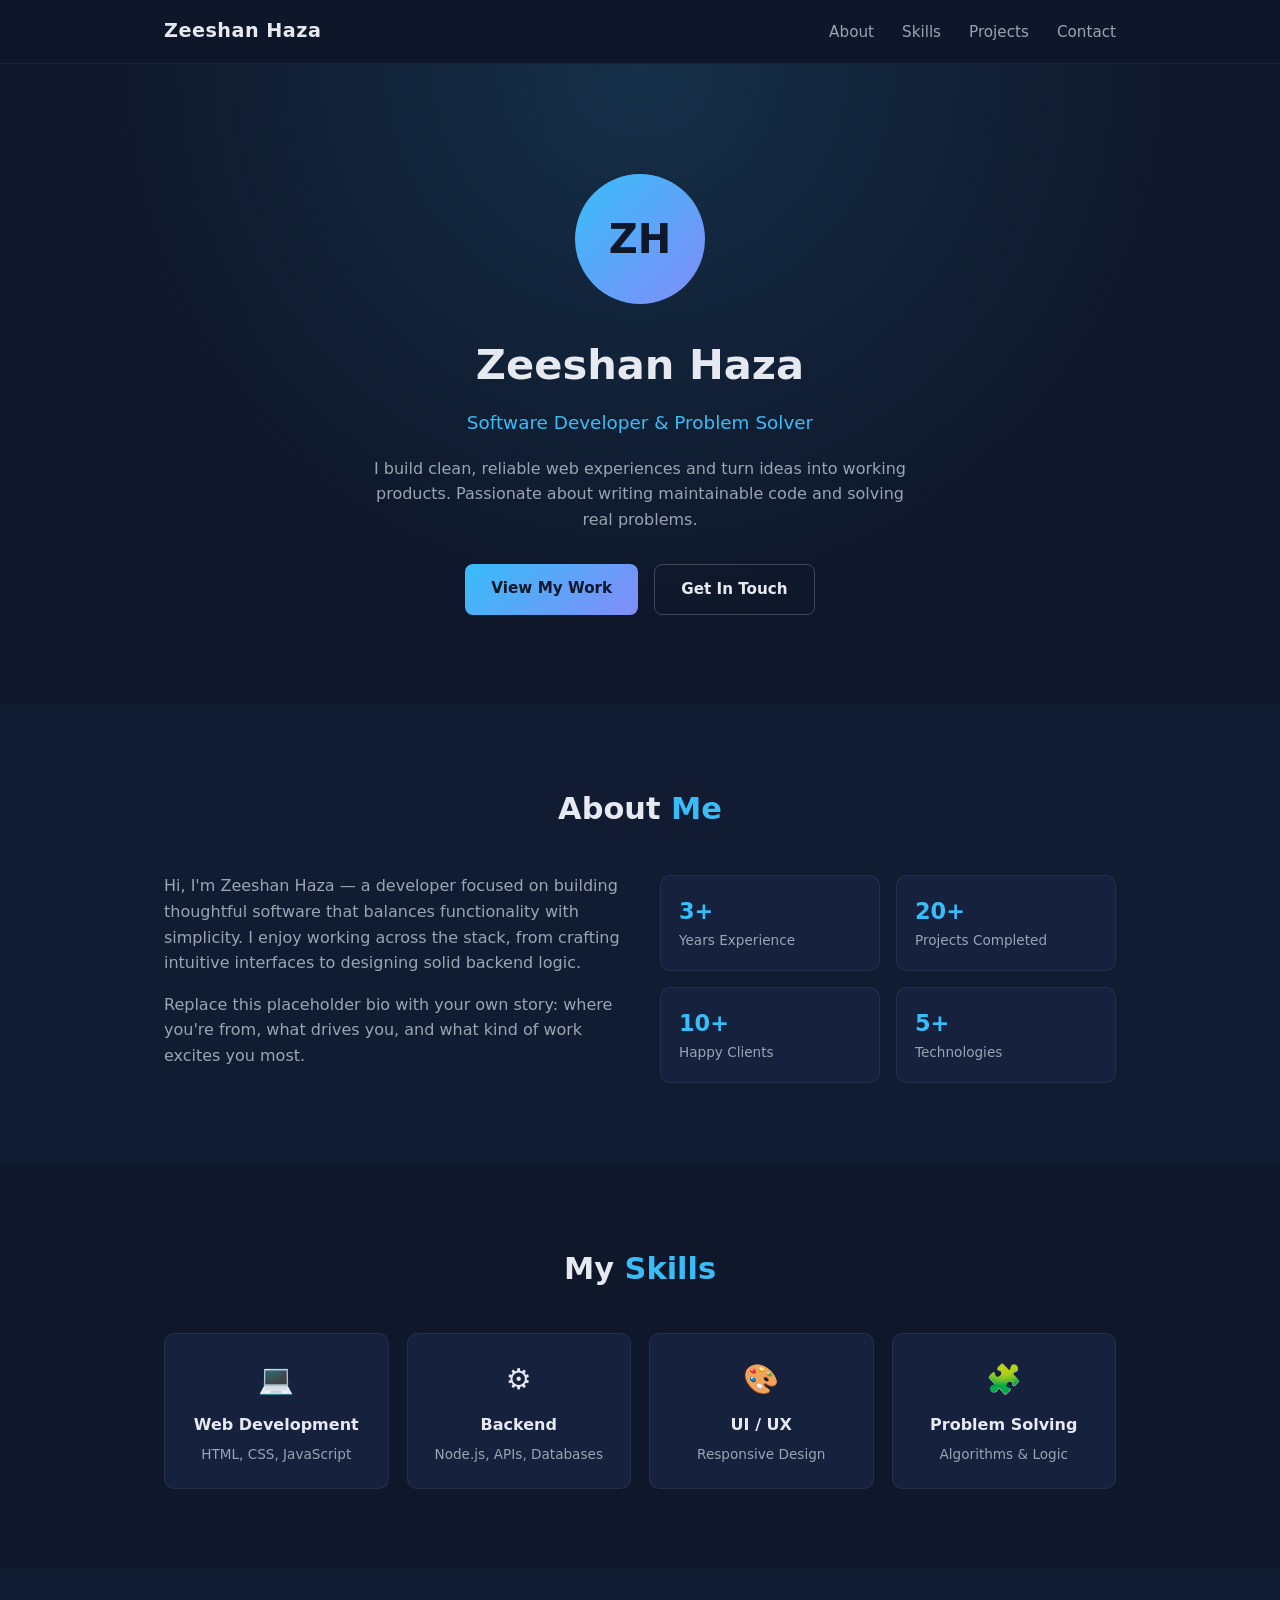
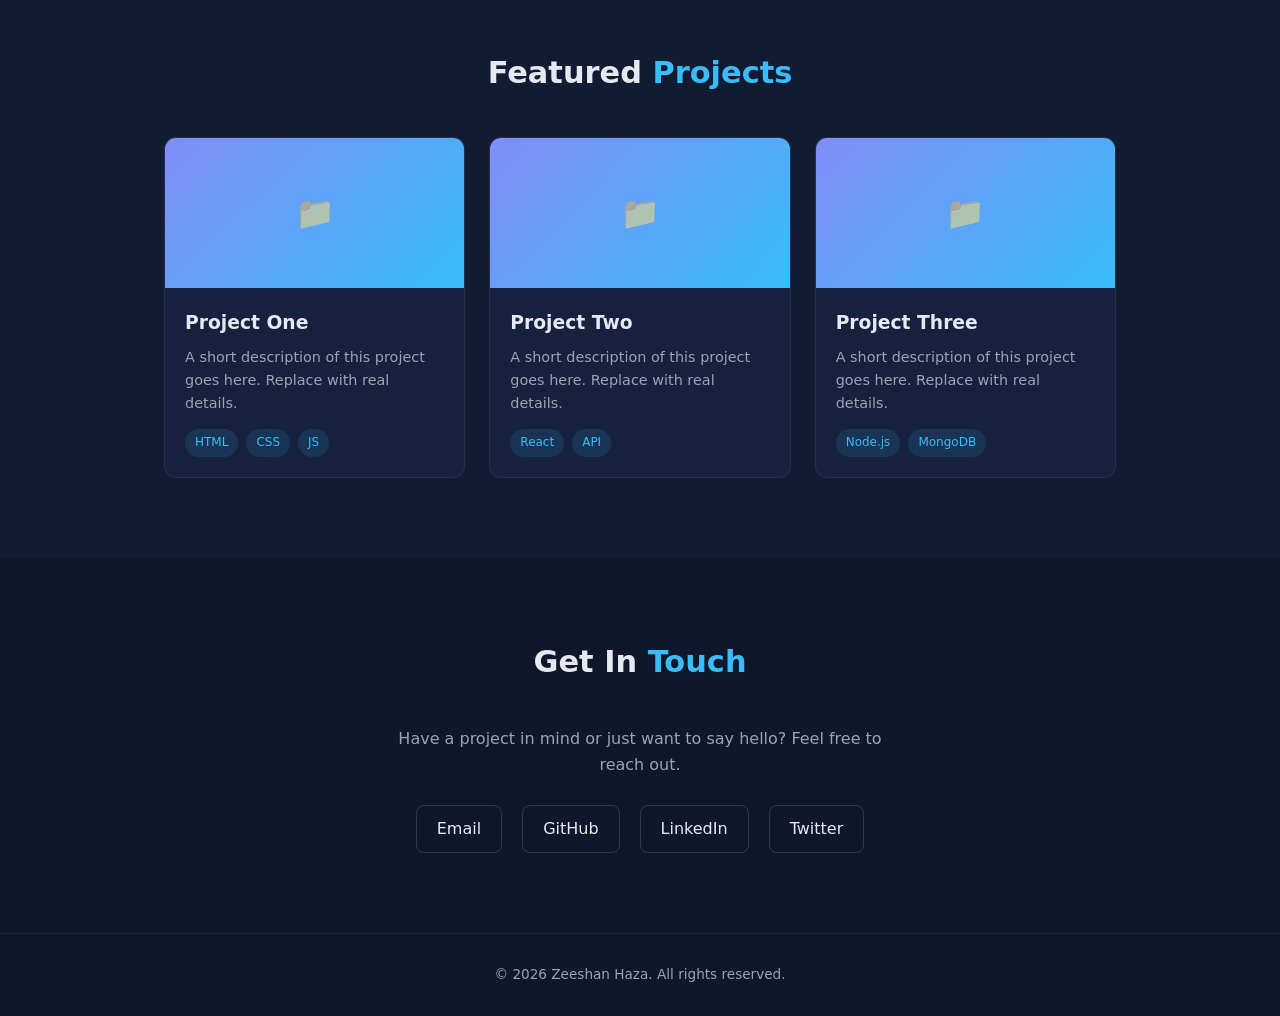
==== index.html @ f031e3d3 "upadted" ====
<!DOCTYPE html>
<html lang="en">
<head>
<meta charset="UTF-8">
<meta name="viewport" content="width=device-width, initial-scale=1.0">
<title>Zeeshan Haza | Portfolio</title>
<style>
  :root {
    --bg: #0f172a;
    --bg-alt: #111c33;
    --card: #16213e;
    --text: #e6e9f0;
    --muted: #9aa4b2;
    --accent: #38bdf8;
    --accent-2: #818cf8;
  }
  * { box-sizing: border-box; margin: 0; padding: 0; }
  body {
    font-family: 'Segoe UI', system-ui, sans-serif;
    background: var(--bg);
    color: var(--text);
    line-height: 1.6;
    scroll-behavior: smooth;
  }
  a { color: var(--accent); text-decoration: none; }
  .container { max-width: 1000px; margin: 0 auto; padding: 0 24px; }

  header {
    position: sticky; top: 0; z-index: 10;
    background: rgba(15,23,42,0.85);
    backdrop-filter: blur(8px);
    border-bottom: 1px solid rgba(255,255,255,0.06);
  }
  header .container {
    display: flex; align-items: center; justify-content: space-between;
    padding-top: 16px; padding-bottom: 16px;
  }
  .logo { font-weight: 700; font-size: 1.2rem; letter-spacing: 0.5px; }
  nav ul { list-style: none; display: flex; gap: 28px; }
  nav a { color: var(--muted); font-size: 0.95rem; }
  nav a:hover { color: var(--text); }

  .hero {
    padding: 110px 0 90px;
    text-align: center;
    background: radial-gradient(circle at 50% 0%, rgba(56,189,248,0.15), transparent 60%);
  }
  .hero .avatar {
    width: 130px; height: 130px; border-radius: 50%;
    margin: 0 auto 28px;
    background: linear-gradient(135deg, var(--accent), var(--accent-2));
    display: flex; align-items: center; justify-content: center;
    font-size: 2.5rem; font-weight: 700; color: #0f172a;
  }
  .hero h1 { font-size: 2.6rem; margin-bottom: 10px; }
  .hero p.role { color: var(--accent); font-size: 1.15rem; margin-bottom: 18px; }
  .hero p.tagline { color: var(--muted); max-width: 560px; margin: 0 auto 32px; }
  .btn-row { display: flex; gap: 16px; justify-content: center; flex-wrap: wrap; }
  .btn {
    padding: 12px 26px; border-radius: 8px; font-weight: 600; font-size: 0.95rem;
    display: inline-block; transition: transform 0.15s ease, box-shadow 0.15s ease;
  }
  .btn-primary { background: linear-gradient(135deg, var(--accent), var(--accent-2)); color: #0f172a; }
  .btn-secondary { border: 1px solid rgba(255,255,255,0.2); color: var(--text); }
  .btn:hover { transform: translateY(-2px); box-shadow: 0 8px 20px rgba(56,189,248,0.25); }

  section { padding: 80px 0; }
  section.alt { background: var(--bg-alt); }
  h2.section-title {
    font-size: 1.9rem; margin-bottom: 40px; text-align: center;
  }
  h2.section-title span { color: var(--accent); }

  .about-grid {
    display: grid; grid-template-columns: 1fr 1fr; gap: 40px; align-items: center;
  }
  .about-grid p { color: var(--muted); margin-bottom: 16px; }
  .facts { display: grid; grid-template-columns: 1fr 1fr; gap: 16px; }
  .fact { background: var(--card); padding: 18px; border-radius: 10px; border: 1px solid rgba(255,255,255,0.06); }
  .fact .num { color: var(--accent); font-weight: 700; font-size: 1.4rem; }
  .fact .label { color: var(--muted); font-size: 0.85rem; }

  .skills-grid {
    display: grid; grid-template-columns: repeat(auto-fit, minmax(150px, 1fr)); gap: 18px;
  }
  .skill-card {
    background: var(--card); padding: 22px; border-radius: 10px; text-align: center;
    border: 1px solid rgba(255,255,255,0.06);
  }
  .skill-card .icon { font-size: 1.8rem; margin-bottom: 10px; }
  .skill-card h3 { font-size: 1rem; margin-bottom: 6px; }
  .skill-card p { color: var(--muted); font-size: 0.85rem; }

  .projects-grid {
    display: grid; grid-template-columns: repeat(auto-fit, minmax(260px, 1fr)); gap: 24px;
  }
  .project-card {
    background: var(--card); border-radius: 12px; overflow: hidden;
    border: 1px solid rgba(255,255,255,0.06);
    transition: transform 0.15s ease;
  }
  .project-card:hover { transform: translateY(-4px); }
  .project-thumb {
    height: 150px; background: linear-gradient(135deg, var(--accent-2), var(--accent));
    display: flex; align-items: center; justify-content: center;
    font-size: 2rem; color: rgba(15,23,42,0.5);
  }
  .project-body { padding: 20px; }
  .project-body h3 { margin-bottom: 8px; }
  .project-body p { color: var(--muted); font-size: 0.9rem; margin-bottom: 14px; }
  .tag-row { display: flex; gap: 8px; flex-wrap: wrap; }
  .tag {
    font-size: 0.75rem; padding: 4px 10px; border-radius: 20px;
    background: rgba(56,189,248,0.12); color: var(--accent);
  }

  .contact-box {
    max-width: 560px; margin: 0 auto; text-align: center;
  }
  .contact-links { display: flex; gap: 20px; justify-content: center; margin-top: 28px; flex-wrap: wrap; }
  .contact-links a {
    padding: 10px 20px; border-radius: 8px; border: 1px solid rgba(255,255,255,0.15); color: var(--text);
  }
  .contact-links a:hover { border-color: var(--accent); color: var(--accent); }

  footer {
    text-align: center; padding: 30px 0; color: var(--muted); font-size: 0.85rem;
    border-top: 1px solid rgba(255,255,255,0.06);
  }

  @media (max-width: 768px) {
    nav ul { display: none; }
    .about-grid { grid-template-columns: 1fr; }
    .hero h1 { font-size: 2rem; }
  }
</style>
</head>
<body>

<header>
  <div class="container">
    <div class="logo">Zeeshan Haza</div>
    <nav>
      <ul>
        <li><a href="#about">About</a></li>
        <li><a href="#skills">Skills</a></li>
        <li><a href="#projects">Projects</a></li>
        <li><a href="#contact">Contact</a></li>
      </ul>
    </nav>
  </div>
</header>

<section class="hero">
  <div class="container">
    <div class="avatar">ZH</div>
    <h1>Zeeshan Haza</h1>
    <p class="role">Software Developer &amp; Problem Solver</p>
    <p class="tagline">
      I build clean, reliable web experiences and turn ideas into working products.
      Passionate about writing maintainable code and solving real problems.
    </p>
    <div class="btn-row">
      <a href="#projects" class="btn btn-primary">View My Work</a>
      <a href="#contact" class="btn btn-secondary">Get In Touch</a>
    </div>
  </div>
</section>

<section id="about" class="alt">
  <div class="container">
    <h2 class="section-title">About <span>Me</span></h2>
    <div class="about-grid">
      <div>
        <p>
          Hi, I'm Zeeshan Haza — a developer focused on building thoughtful software
          that balances functionality with simplicity. I enjoy working across the stack,
          from crafting intuitive interfaces to designing solid backend logic.
        </p>
        <p>
          Replace this placeholder bio with your own story: where you're from,
          what drives you, and what kind of work excites you most.
        </p>
      </div>
      <div class="facts">
        <div class="fact"><div class="num">3+</div><div class="label">Years Experience</div></div>
        <div class="fact"><div class="num">20+</div><div class="label">Projects Completed</div></div>
        <div class="fact"><div class="num">10+</div><div class="label">Happy Clients</div></div>
        <div class="fact"><div class="num">5+</div><div class="label">Technologies</div></div>
      </div>
    </div>
  </div>
</section>

<section id="skills">
  <div class="container">
    <h2 class="section-title">My <span>Skills</span></h2>
    <div class="skills-grid">
      <div class="skill-card"><div class="icon">💻</div><h3>Web Development</h3><p>HTML, CSS, JavaScript</p></div>
      <div class="skill-card"><div class="icon">⚙️</div><h3>Backend</h3><p>Node.js, APIs, Databases</p></div>
      <div class="skill-card"><div class="icon">🎨</div><h3>UI / UX</h3><p>Responsive Design</p></div>
      <div class="skill-card"><div class="icon">🧩</div><h3>Problem Solving</h3><p>Algorithms &amp; Logic</p></div>
    </div>
  </div>
</section>

<section id="projects" class="alt">
  <div class="container">
    <h2 class="section-title">Featured <span>Projects</span></h2>
    <div class="projects-grid">
      <div class="project-card">
        <div class="project-thumb">📁</div>
        <div class="project-body">
          <h3>Project One</h3>
          <p>A short description of this project goes here. Replace with real details.</p>
          <div class="tag-row"><span class="tag">HTML</span><span class="tag">CSS</span><span class="tag">JS</span></div>
        </div>
      </div>
      <div class="project-card">
        <div class="project-thumb">📁</div>
        <div class="project-body">
          <h3>Project Two</h3>
          <p>A short description of this project goes here. Replace with real details.</p>
          <div class="tag-row"><span class="tag">React</span><span class="tag">API</span></div>
        </div>
      </div>
      <div class="project-card">
        <div class="project-thumb">📁</div>
        <div class="project-body">
          <h3>Project Three</h3>
          <p>A short description of this project goes here. Replace with real details.</p>
          <div class="tag-row"><span class="tag">Node.js</span><span class="tag">MongoDB</span></div>
        </div>
      </div>
    </div>
  </div>
</section>

<section id="contact">
  <div class="container contact-box">
    <h2 class="section-title">Get In <span>Touch</span></h2>
    <p style="color: var(--muted);">
      Have a project in mind or just want to say hello? Feel free to reach out.
    </p>
    <div class="contact-links">
      <a href="mailto:zeeshan.haza@example.com">Email</a>
      <a href="https://github.com/i-zee13" target="_blank" rel="noopener">GitHub</a>
      <a href="#" target="_blank" rel="noopener">LinkedIn</a>
      <a href="#" target="_blank" rel="noopener">Twitter</a>
    </div>
  </div>
</section>

<footer>
  <div class="container">
    &copy; 2026 Zeeshan Haza. All rights reserved.
  </div>
</footer>

</body>
</html>
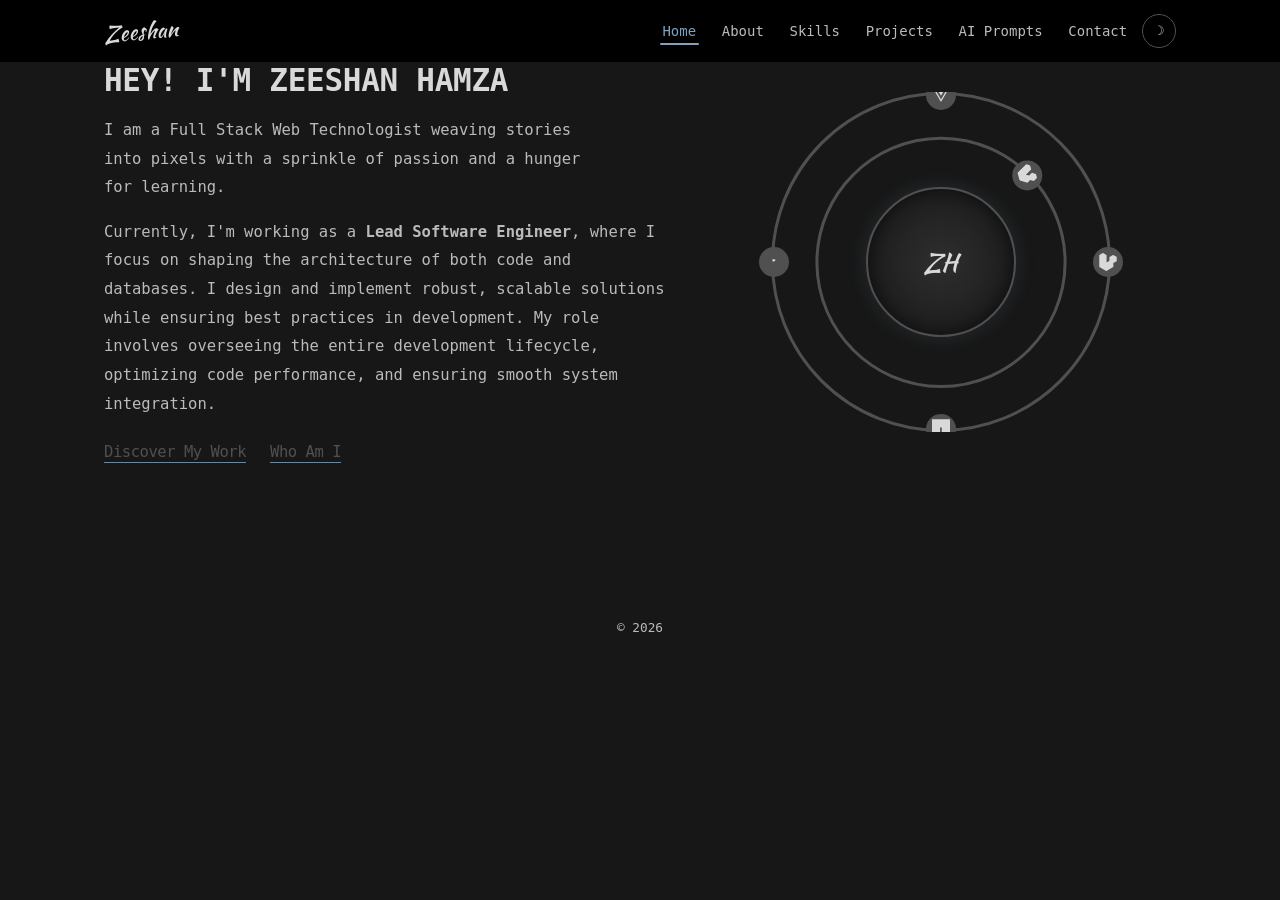
==== commit 7e2291f2: "update" ====
--- a/index.html
+++ b/index.html
@@ -1,261 +1,59 @@
 <!DOCTYPE html>
 <html lang="en">
 <head>
-<meta charset="UTF-8">
-<meta name="viewport" content="width=device-width, initial-scale=1.0">
-<title>Zeeshan Haza | Portfolio</title>
-<style>
-  :root {
-    --bg: #0f172a;
-    --bg-alt: #111c33;
-    --card: #16213e;
-    --text: #e6e9f0;
-    --muted: #9aa4b2;
-    --accent: #38bdf8;
-    --accent-2: #818cf8;
-  }
-  * { box-sizing: border-box; margin: 0; padding: 0; }
-  body {
-    font-family: 'Segoe UI', system-ui, sans-serif;
-    background: var(--bg);
-    color: var(--text);
-    line-height: 1.6;
-    scroll-behavior: smooth;
-  }
-  a { color: var(--accent); text-decoration: none; }
-  .container { max-width: 1000px; margin: 0 auto; padding: 0 24px; }
-
-  header {
-    position: sticky; top: 0; z-index: 10;
-    background: rgba(15,23,42,0.85);
-    backdrop-filter: blur(8px);
-    border-bottom: 1px solid rgba(255,255,255,0.06);
-  }
-  header .container {
-    display: flex; align-items: center; justify-content: space-between;
-    padding-top: 16px; padding-bottom: 16px;
-  }
-  .logo { font-weight: 700; font-size: 1.2rem; letter-spacing: 0.5px; }
-  nav ul { list-style: none; display: flex; gap: 28px; }
-  nav a { color: var(--muted); font-size: 0.95rem; }
-  nav a:hover { color: var(--text); }
-
-  .hero {
-    padding: 110px 0 90px;
-    text-align: center;
-    background: radial-gradient(circle at 50% 0%, rgba(56,189,248,0.15), transparent 60%);
-  }
-  .hero .avatar {
-    width: 130px; height: 130px; border-radius: 50%;
-    margin: 0 auto 28px;
-    background: linear-gradient(135deg, var(--accent), var(--accent-2));
-    display: flex; align-items: center; justify-content: center;
-    font-size: 2.5rem; font-weight: 700; color: #0f172a;
-  }
-  .hero h1 { font-size: 2.6rem; margin-bottom: 10px; }
-  .hero p.role { color: var(--accent); font-size: 1.15rem; margin-bottom: 18px; }
-  .hero p.tagline { color: var(--muted); max-width: 560px; margin: 0 auto 32px; }
-  .btn-row { display: flex; gap: 16px; justify-content: center; flex-wrap: wrap; }
-  .btn {
-    padding: 12px 26px; border-radius: 8px; font-weight: 600; font-size: 0.95rem;
-    display: inline-block; transition: transform 0.15s ease, box-shadow 0.15s ease;
-  }
-  .btn-primary { background: linear-gradient(135deg, var(--accent), var(--accent-2)); color: #0f172a; }
-  .btn-secondary { border: 1px solid rgba(255,255,255,0.2); color: var(--text); }
-  .btn:hover { transform: translateY(-2px); box-shadow: 0 8px 20px rgba(56,189,248,0.25); }
-
-  section { padding: 80px 0; }
-  section.alt { background: var(--bg-alt); }
-  h2.section-title {
-    font-size: 1.9rem; margin-bottom: 40px; text-align: center;
-  }
-  h2.section-title span { color: var(--accent); }
-
-  .about-grid {
-    display: grid; grid-template-columns: 1fr 1fr; gap: 40px; align-items: center;
-  }
-  .about-grid p { color: var(--muted); margin-bottom: 16px; }
-  .facts { display: grid; grid-template-columns: 1fr 1fr; gap: 16px; }
-  .fact { background: var(--card); padding: 18px; border-radius: 10px; border: 1px solid rgba(255,255,255,0.06); }
-  .fact .num { color: var(--accent); font-weight: 700; font-size: 1.4rem; }
-  .fact .label { color: var(--muted); font-size: 0.85rem; }
-
-  .skills-grid {
-    display: grid; grid-template-columns: repeat(auto-fit, minmax(150px, 1fr)); gap: 18px;
-  }
-  .skill-card {
-    background: var(--card); padding: 22px; border-radius: 10px; text-align: center;
-    border: 1px solid rgba(255,255,255,0.06);
-  }
-  .skill-card .icon { font-size: 1.8rem; margin-bottom: 10px; }
-  .skill-card h3 { font-size: 1rem; margin-bottom: 6px; }
-  .skill-card p { color: var(--muted); font-size: 0.85rem; }
-
-  .projects-grid {
-    display: grid; grid-template-columns: repeat(auto-fit, minmax(260px, 1fr)); gap: 24px;
-  }
-  .project-card {
-    background: var(--card); border-radius: 12px; overflow: hidden;
-    border: 1px solid rgba(255,255,255,0.06);
-    transition: transform 0.15s ease;
-  }
-  .project-card:hover { transform: translateY(-4px); }
-  .project-thumb {
-    height: 150px; background: linear-gradient(135deg, var(--accent-2), var(--accent));
-    display: flex; align-items: center; justify-content: center;
-    font-size: 2rem; color: rgba(15,23,42,0.5);
-  }
-  .project-body { padding: 20px; }
-  .project-body h3 { margin-bottom: 8px; }
-  .project-body p { color: var(--muted); font-size: 0.9rem; margin-bottom: 14px; }
-  .tag-row { display: flex; gap: 8px; flex-wrap: wrap; }
-  .tag {
-    font-size: 0.75rem; padding: 4px 10px; border-radius: 20px;
-    background: rgba(56,189,248,0.12); color: var(--accent);
-  }
-
-  .contact-box {
-    max-width: 560px; margin: 0 auto; text-align: center;
-  }
-  .contact-links { display: flex; gap: 20px; justify-content: center; margin-top: 28px; flex-wrap: wrap; }
-  .contact-links a {
-    padding: 10px 20px; border-radius: 8px; border: 1px solid rgba(255,255,255,0.15); color: var(--text);
-  }
-  .contact-links a:hover { border-color: var(--accent); color: var(--accent); }
-
-  footer {
-    text-align: center; padding: 30px 0; color: var(--muted); font-size: 0.85rem;
-    border-top: 1px solid rgba(255,255,255,0.06);
-  }
-
-  @media (max-width: 768px) {
-    nav ul { display: none; }
-    .about-grid { grid-template-columns: 1fr; }
-    .hero h1 { font-size: 2rem; }
-  }
-</style>
+<meta charset="UTF-8" />
+<meta name="viewport" content="width=device-width, initial-scale=1.0" />
+<title>Zeeshan Hamza | Full Stack Web Technologist</title>
+<meta name="description" content="Zeeshan Hamza — a Full Stack Web Technologist weaving stories into pixels with a sprinkle of passion and a hunger for learning." />
+<link rel="stylesheet" href="css/style.css" />
 </head>
 <body>
-
-<header>
-  <div class="container">
-    <div class="logo">Zeeshan Haza</div>
-    <nav>
-      <ul>
-        <li><a href="#about">About</a></li>
-        <li><a href="#skills">Skills</a></li>
-        <li><a href="#projects">Projects</a></li>
-        <li><a href="#contact">Contact</a></li>
-      </ul>
-    </nav>
+<header class="site-header">
+  <div class="wrap nav-row">
+    <a class="logo" href="index.html">Zeeshan</a>
+    <button class="nav-toggle" aria-label="Toggle navigation">Menu</button>
+    <ul class="nav-links">
+      <li><a href="index.html" class="active">Home</a></li>
+      <li><a href="about.html">About</a></li>
+      <li><a href="skills.html">Skills</a></li>
+      <li><a href="projects.html">Projects</a></li>
+      <li><a href="prompts.html">AI Prompts</a></li>
+      <li><a href="contact.html">Contact</a></li>
+      <li><button class="theme-toggle" aria-label="Switch to light mode" title="Switch to light mode">☽</button></li>
+    </ul>
   </div>
 </header>
 
-<section class="hero">
-  <div class="container">
-    <div class="avatar">ZH</div>
-    <h1>Zeeshan Haza</h1>
-    <p class="role">Software Developer &amp; Problem Solver</p>
-    <p class="tagline">
-      I build clean, reliable web experiences and turn ideas into working products.
-      Passionate about writing maintainable code and solving real problems.
-    </p>
-    <div class="btn-row">
-      <a href="#projects" class="btn btn-primary">View My Work</a>
-      <a href="#contact" class="btn btn-secondary">Get In Touch</a>
+<main class="wrap">
+  <div class="hero">
+    <div>
+      <h1>Hey! I'm Zeeshan Hamza</h1>
+      <p class="lede">I am a Full Stack Web Technologist weaving stories into pixels with a sprinkle of passion and a hunger for learning.</p>
+      <p class="role-line">Currently, I'm working as a <strong>Lead Software Engineer</strong>, where I focus on shaping the architecture of both code and databases. I design and implement robust, scalable solutions while ensuring best practices in development. My role involves overseeing the entire development lifecycle, optimizing code performance, and ensuring smooth system integration.</p>
+      <div class="hero-links">
+        <a class="underline" href="projects.html">discover my work</a>
+        <a class="underline" href="about.html">who am i</a>
+      </div>
     </div>
-  </div>
-</section>
 
-<section id="about" class="alt">
-  <div class="container">
-    <h2 class="section-title">About <span>Me</span></h2>
-    <div class="about-grid">
-      <div>
-        <p>
-          Hi, I'm Zeeshan Haza — a developer focused on building thoughtful software
-          that balances functionality with simplicity. I enjoy working across the stack,
-          from crafting intuitive interfaces to designing solid backend logic.
-        </p>
-        <p>
-          Replace this placeholder bio with your own story: where you're from,
-          what drives you, and what kind of work excites you most.
-        </p>
-      </div>
-      <div class="facts">
-        <div class="fact"><div class="num">3+</div><div class="label">Years Experience</div></div>
-        <div class="fact"><div class="num">20+</div><div class="label">Projects Completed</div></div>
-        <div class="fact"><div class="num">10+</div><div class="label">Happy Clients</div></div>
-        <div class="fact"><div class="num">5+</div><div class="label">Technologies</div></div>
+    <div class="circle-wrapper">
+      <div class="big-circle">
+        <div class="orbit-icon"><svg viewBox="0 0 448 512"><path d="M356.9 64.3H280l-56 88.6-48-88.6H0L224 448 448 64.3h-91.1zm-301.2 32h53.8L224 294.5 338.4 96.3h53.8L224 384.5 55.7 96.3z"/></svg></div>
+        <div class="orbit-icon"><svg viewBox="0 0 512 512"><path d="M504.4 115.8c-.1-.4-.2-.8-.3-1.2a8 8 0 0 0-4-4.9L404.4 55.6a8 8 0 0 0-8 0L300.1 111a8 8 0 0 0-4 7v104.5l-80.2 46.2V63.4a8 8 0 0 0-4-7L115.6 1.1a8 8 0 0 0-8 0L11.3 56.5a8 8 0 0 0-4 7v329.7a8 8 0 0 0 4 7l192.5 110.8a8 8 0 0 0 8 0L404.4 400.1a8 8 0 0 0 4-7V287.9l92.2-53.1a8 8 0 0 0 4-7z"/></svg></div>
+        <div class="orbit-icon"><svg viewBox="0 0 448 512"><path d="M0 32v448h448V32H0zm243.8 349.4c0 43.6-25.6 63.5-62.9 63.5-33.7 0-53.2-17.4-63.2-38.5l34.3-20.7c6.6 11.7 12.6 21.6 27.1 21.6 13.8 0 22.6-5.4 22.6-26.5V237.7h42.1v143.7z"/></svg></div>
+        <div class="orbit-icon"><svg viewBox="0 0 576 512"><path d="M333.5 201.4c0-22.1-15.6-34.3-43-34.3h-50.4v71.2h42.5c22.8 0 40.9-13.2 40.9-36.9z"/></svg></div>
+        <div class="inner-circle">
+          <div class="orbit-icon" style="left:50%; top:0; transform:translate(-50%,-50%)"><svg viewBox="0 0 512 512"><path d="M504.4 115.8c-.1-.4-.2-.8-.3-1.2a8 8 0 0 0-4-4.9L404.4 55.6a8 8 0 0 0-8 0L300.1 111a8 8 0 0 0-4 7v104.5l-80.2 46.2V63.4a8 8 0 0 0-4-7L115.6 1.1a8 8 0 0 0-8 0L11.3 56.5a8 8 0 0 0-4 7v329.7a8 8 0 0 0 4 7l192.5 110.8a8 8 0 0 0 8 0L404.4 400.1a8 8 0 0 0 4-7V287.9l92.2-53.1a8 8 0 0 0 4-7z"/></svg></div>
+        </div>
+        <div class="center-avatar">ZH</div>
       </div>
     </div>
   </div>
-</section>
+</main>
 
-<section id="skills">
-  <div class="container">
-    <h2 class="section-title">My <span>Skills</span></h2>
-    <div class="skills-grid">
-      <div class="skill-card"><div class="icon">💻</div><h3>Web Development</h3><p>HTML, CSS, JavaScript</p></div>
-      <div class="skill-card"><div class="icon">⚙️</div><h3>Backend</h3><p>Node.js, APIs, Databases</p></div>
-      <div class="skill-card"><div class="icon">🎨</div><h3>UI / UX</h3><p>Responsive Design</p></div>
-      <div class="skill-card"><div class="icon">🧩</div><h3>Problem Solving</h3><p>Algorithms &amp; Logic</p></div>
-    </div>
-  </div>
-</section>
-
-<section id="projects" class="alt">
-  <div class="container">
-    <h2 class="section-title">Featured <span>Projects</span></h2>
-    <div class="projects-grid">
-      <div class="project-card">
-        <div class="project-thumb">📁</div>
-        <div class="project-body">
-          <h3>Project One</h3>
-          <p>A short description of this project goes here. Replace with real details.</p>
-          <div class="tag-row"><span class="tag">HTML</span><span class="tag">CSS</span><span class="tag">JS</span></div>
-        </div>
-      </div>
-      <div class="project-card">
-        <div class="project-thumb">📁</div>
-        <div class="project-body">
-          <h3>Project Two</h3>
-          <p>A short description of this project goes here. Replace with real details.</p>
-          <div class="tag-row"><span class="tag">React</span><span class="tag">API</span></div>
-        </div>
-      </div>
-      <div class="project-card">
-        <div class="project-thumb">📁</div>
-        <div class="project-body">
-          <h3>Project Three</h3>
-          <p>A short description of this project goes here. Replace with real details.</p>
-          <div class="tag-row"><span class="tag">Node.js</span><span class="tag">MongoDB</span></div>
-        </div>
-      </div>
-    </div>
-  </div>
-</section>
-
-<section id="contact">
-  <div class="container contact-box">
-    <h2 class="section-title">Get In <span>Touch</span></h2>
-    <p style="color: var(--muted);">
-      Have a project in mind or just want to say hello? Feel free to reach out.
-    </p>
-    <div class="contact-links">
-      <a href="mailto:zeeshan.haza@example.com">Email</a>
-      <a href="https://github.com/i-zee13" target="_blank" rel="noopener">GitHub</a>
-      <a href="#" target="_blank" rel="noopener">LinkedIn</a>
-      <a href="#" target="_blank" rel="noopener">Twitter</a>
-    </div>
-  </div>
-</section>
-
-<footer>
-  <div class="container">
-    &copy; 2026 Zeeshan Haza. All rights reserved.
-  </div>
+<footer class="site-footer">
+  <div class="wrap">© 2026</div>
 </footer>
-
+<script src="js/script.js"></script>
 </body>
 </html>
--- a/css/style.css
+++ b/css/style.css
@@ -0,0 +1,640 @@
+@import url("https://fonts.googleapis.com/css2?family=Kaushan+Script&family=Ubuntu+Mono:ital,wght@0,400;0,700;1,400&display=swap");
+
+:root {
+  color-scheme: dark;
+  --chinese-black: #171717;
+  --chinese-black-rgb: 23, 23, 23;
+  --eerie-black: #2e2e2e;
+  --eerie-black-rgb: 46, 46, 46;
+  --black-olive: #3d3d3d;
+  --black-olive-rgb: 61, 61, 61;
+  --dark-liver: #505050;
+  --dark-liver-rgb: 80, 80, 80;
+  --light-gray: #bbb;
+  --light-gray-rgb: 187, 187, 187;
+  --light-silver: #d9d9d9;
+  --header-bg: #000;
+  --black-rgb: 0, 0, 0;
+  --accent: #81a2be;
+  --accent-rgb: 129, 162, 190;
+  --accent-2: #b294bb;
+  --accent-3: #b5c96a;
+}
+
+[data-theme="light"] {
+  color-scheme: light;
+  --chinese-black: #f7f6f2;
+  --chinese-black-rgb: 247, 246, 242;
+  --eerie-black: #ebe9e3;
+  --eerie-black-rgb: 235, 233, 227;
+  --black-olive: #e0ddd4;
+  --black-olive-rgb: 224, 221, 212;
+  --dark-liver: #8a8a84;
+  --dark-liver-rgb: 138, 138, 132;
+  --light-gray: #3d3d3d;
+  --light-gray-rgb: 61, 61, 61;
+  --light-silver: #1f1f1f;
+  --header-bg: #fff;
+}
+
+* { box-sizing: border-box; }
+
+html {
+  background-color: var(--chinese-black);
+  color: var(--light-gray);
+  font-family: "Ubuntu Mono", monospace;
+  font-size: .97rem;
+  margin: 0;
+  overflow-x: hidden;
+  padding: 0;
+  scroll-behavior: smooth;
+  transition: background-color .3s ease, color .3s ease;
+}
+
+body {
+  margin: 0;
+  min-height: 100vh;
+}
+
+a { color: inherit; text-decoration: none; }
+
+.wrap { max-width: 1120px; margin: 0 auto; padding: 0 24px; }
+
+h1, h2, h3, h4 { color: var(--light-silver); font-weight: 700; letter-spacing: -0.01em; }
+
+.fs-2 { font-size: 2rem; }
+
+p { color: var(--light-gray); line-height: 1.85; }
+
+/* ---------- Header ---------- */
+.site-header {
+  background-color: var(--header-bg);
+  transition: background-color .3s ease;
+}
+
+.nav-row {
+  display: flex;
+  align-items: center;
+  justify-content: space-between;
+  gap: 16px;
+  padding: 14px 24px;
+}
+
+.logo {
+  font-family: "Kaushan Script", cursive;
+  font-size: 1.4rem;
+  color: var(--light-silver);
+  transform: rotate(-5deg);
+  display: inline-block;
+}
+
+.nav-links {
+  display: flex;
+  align-items: center;
+  gap: 4px;
+  list-style: none;
+  margin: 0;
+  padding: 0;
+}
+
+.nav-links a {
+  position: relative;
+  padding: .35rem .7rem;
+  font-size: .9rem;
+  color: var(--light-gray);
+  transition: color .2s ease;
+}
+
+.nav-links a:hover,
+.nav-links a.active { color: var(--accent); }
+
+.nav-links a.active::after {
+  content: "";
+  position: absolute;
+  left: 8px; right: 8px; bottom: -1px;
+  height: 2px;
+  background: var(--accent);
+  border-radius: 2px;
+}
+
+.theme-toggle {
+  align-items: center;
+  background: transparent;
+  border: 1px solid var(--dark-liver);
+  border-radius: 50%;
+  color: inherit;
+  cursor: pointer;
+  display: inline-flex;
+  justify-content: center;
+  line-height: 1;
+  padding: .4rem;
+  width: 34px;
+  height: 34px;
+  transition: border-color .2s ease, color .2s ease;
+}
+
+.theme-toggle:hover { border-color: var(--accent); color: var(--accent); }
+
+.nav-toggle {
+  display: none;
+  background: none;
+  border: 1px solid var(--dark-liver);
+  border-radius: 8px;
+  padding: 6px 10px;
+  font-size: .85rem;
+  cursor: pointer;
+  color: var(--light-gray);
+}
+
+/* ---------- Main / typography ---------- */
+main {
+  padding: 56px 0 60px;
+  min-height: 60vh;
+}
+
+.underline {
+  color: var(--dark-liver);
+  letter-spacing: -.03em;
+  padding-bottom: 1px;
+  position: relative;
+  text-decoration: none;
+}
+
+.underline::after {
+  content: "";
+  position: absolute;
+  left: 0; bottom: -1px;
+  width: 100%; height: 1px;
+  background-image: linear-gradient(to right, var(--dark-liver) 50%, rgba(var(--accent-rgb), .8) 50%);
+  background-size: 200% 100%;
+  background-position: 100% 50%;
+  transition: .3s cubic-bezier(.165,.84,.44,1);
+}
+
+.underline:hover::after { background-position: 0 50%; }
+.underline:hover { color: var(--accent); }
+
+.eyebrow {
+  color: var(--accent);
+  text-transform: uppercase;
+  letter-spacing: .12em;
+  font-size: .75rem;
+  margin: 0 0 12px;
+}
+
+/* organic blob shape used for buttons / cards */
+.blob {
+  background-color: transparent;
+  border: 2px solid var(--dark-liver);
+  border-radius: 255px 15px 225px / 15px 225px 15px 255px;
+  box-shadow: 15px 28px 25px -18px rgba(73,73,73,.1);
+  transition: all .4s ease;
+}
+
+.blob:hover {
+  background-color: var(--eerie-black);
+  box-shadow: inset 0 0 25px rgba(0,0,0,.6), 3px 3px 5px 0 var(--dark-liver);
+  transform: translateY(-3px);
+}
+
+/* ---------- Home hero ---------- */
+.hero {
+  display: grid;
+  grid-template-columns: 1.2fr 1fr;
+  gap: 40px;
+  align-items: center;
+}
+
+.hero h1 { text-transform: uppercase; font-size: 2rem; margin: 0 0 18px; }
+.hero .lede { font-size: 1rem; max-width: 52ch; }
+
+.role-line { margin-top: 4px; }
+.role-line a { color: var(--accent); font-weight: 700; }
+
+.hero-links { margin-top: 24px; display: flex; gap: 24px; flex-wrap: wrap; }
+.hero-links a { text-transform: capitalize; font-size: 1rem; }
+
+.circle-wrapper {
+  display: flex;
+  align-items: center;
+  justify-content: center;
+  height: 340px;
+  overflow: hidden;
+  position: relative;
+}
+
+.big-circle {
+  animation: rotate-forward 40s linear infinite;
+  border: 3px solid var(--dark-liver);
+  border-radius: 50%;
+  height: 100%;
+  width: 100%;
+  max-width: 340px;
+  max-height: 340px;
+  position: relative;
+  display: flex;
+  align-items: center;
+  justify-content: center;
+}
+
+.orbit-icon {
+  background-image: linear-gradient(180deg, var(--dark-liver), var(--dark-liver));
+  border-radius: 50%;
+  height: 30px;
+  width: 30px;
+  position: absolute;
+  display: flex;
+  align-items: center;
+  justify-content: center;
+}
+
+.orbit-icon svg { animation: rotate-backward 40s linear infinite; width: 60%; fill: var(--light-silver); }
+.big-circle:hover .orbit-icon svg { animation-play-state: paused; }
+
+.orbit-icon:nth-child(1) { left: 50%; top: 0; transform: translate(-50%, -50%); }
+.orbit-icon:nth-child(2) { right: 0; top: 50%; transform: translate(50%, -50%); }
+.orbit-icon:nth-child(3) { bottom: 0; left: 50%; transform: translate(-50%, 50%); }
+.orbit-icon:nth-child(4) { left: 0; top: 50%; transform: translate(-50%, -50%); }
+
+.inner-circle {
+  animation: circle-rotate-backward 55s linear infinite;
+  border: 3px solid var(--dark-liver);
+  border-radius: 50%;
+  height: 75%;
+  width: 75%;
+  position: absolute;
+  left: 50%; top: 50%;
+  transform: translate(-50%, -50%) rotate(45deg);
+  z-index: 2;
+}
+
+.inner-circle .orbit-icon svg { animation: img-rotate-forward 55s linear infinite; }
+
+.center-avatar {
+  position: absolute;
+  left: 50%; top: 50%;
+  transform: translate(-50%, -50%);
+  width: 150px; height: 150px;
+  border-radius: 50%;
+  z-index: 5;
+  display: flex;
+  align-items: center;
+  justify-content: center;
+  font-family: "Kaushan Script", cursive;
+  font-size: 1.6rem;
+  color: var(--light-silver);
+  background: radial-gradient(circle, var(--eerie-black) 0%, var(--chinese-black) 100%);
+  border: 2px solid var(--dark-liver);
+  box-shadow: 0 0 20px rgba(var(--accent-rgb), .15), inset 0 0 20px rgba(0,0,0,.6);
+}
+
+@keyframes rotate-forward { from { transform: rotate(0); } to { transform: rotate(1turn); } }
+@keyframes rotate-backward { from { transform: rotate(1turn); } to { transform: rotate(0); } }
+@keyframes circle-rotate-backward { from { transform: translate(-50%,-50%) rotate(405deg); } to { transform: translate(-50%,-50%) rotate(45deg); } }
+@keyframes img-rotate-forward { from { transform: rotate(-405deg); } to { transform: rotate(-45deg); } }
+
+/* ---------- About / gears ---------- */
+.about-grid {
+  display: grid;
+  grid-template-columns: 380px 1fr;
+  gap: 40px;
+  align-items: center;
+}
+
+.animated-visual {
+  height: 380px; width: 380px;
+  max-width: 100%;
+  position: relative;
+  margin: 0 auto;
+}
+
+.gear {
+  position: absolute;
+  border-radius: 50%;
+  border: 2px solid rgba(var(--light-gray-rgb), .4);
+  background: radial-gradient(circle, rgba(var(--eerie-black-rgb),.6) 0%, rgba(var(--chinese-black-rgb),.8), rgba(var(--eerie-black-rgb),.6));
+  box-shadow: inset 0 0 20px rgba(0,0,0,.5), 0 0 15px rgba(var(--light-gray-rgb),.1);
+}
+
+.gear-teeth {
+  position: absolute; inset: 0;
+  border-radius: 50%;
+  opacity: .6;
+}
+
+.gear-center-hole {
+  position: absolute; left: 50%; top: 50%;
+  transform: translate(-50%,-50%);
+  width: 30%; height: 30%;
+  border-radius: 50%;
+  background: radial-gradient(circle, rgba(var(--chinese-black-rgb),.9) 0%, #000 100%);
+  box-shadow: inset 0 0 10px rgba(0,0,0,.8);
+}
+
+.gear-center { width: 180px; height: 180px; left: 50%; top: 50%; transform: translate(-50%,-50%); z-index: 15; animation: rotate-cw 20s linear infinite; }
+.gear-center .gear-teeth { background-image: repeating-conic-gradient(from 0deg, rgba(var(--accent-rgb),.4) 0deg 12deg, transparent 12deg 24deg); }
+
+.gear-top-left { width: 120px; height: 120px; left: 15%; top: 15%; z-index: 12; animation: rotate-ccw 15s linear infinite; }
+.gear-top-left .gear-teeth { background-image: repeating-conic-gradient(from 0deg, rgba(var(--light-gray-rgb),.3) 0deg 15deg, transparent 15deg 30deg); }
+
+.gear-top-right { width: 100px; height: 100px; right: 15%; top: 15%; z-index: 12; animation: rotate-cw 12s linear infinite; }
+.gear-top-right .gear-teeth { background-image: repeating-conic-gradient(from 0deg, rgba(178,148,187,.4) 0deg 10deg, transparent 10deg 20deg); }
+
+.gear-bottom-left { width: 110px; height: 110px; left: 15%; bottom: 15%; z-index: 12; animation: rotate-cw 18s linear infinite; }
+.gear-bottom-left .gear-teeth { background-image: repeating-conic-gradient(from 0deg, hsla(66,39%,57%,.4) 0deg 8deg, transparent 8deg 16deg); }
+
+.gear-bottom-right { width: 130px; height: 130px; right: 15%; bottom: 15%; z-index: 12; animation: rotate-ccw 16s linear infinite; }
+.gear-bottom-right .gear-teeth { background-image: repeating-conic-gradient(from 0deg, rgba(var(--accent-rgb),.35) 0deg 9deg, transparent 9deg 18deg); }
+
+.gear-small { width: 60px; height: 60px; border-width: 1.5px; z-index: 8; }
+.gear-small .gear-teeth { background-image: repeating-conic-gradient(from 0deg, rgba(var(--light-gray-rgb),.25) 0deg 6deg, transparent 6deg 12deg); opacity: .4; }
+.gear-small-1 { top: 5%; left: 50%; transform: translateX(-50%); animation: rotate-cw 10s linear infinite; }
+.gear-small-2 { bottom: 5%; left: 50%; transform: translateX(-50%); animation: rotate-ccw 14s linear infinite; }
+.gear-small-3 { left: 5%; top: 50%; transform: translateY(-50%); animation: rotate-cw 11s linear infinite; }
+
+@keyframes rotate-cw { from { transform: rotate(0); } to { transform: rotate(1turn); } }
+@keyframes rotate-ccw { from { transform: rotate(0); } to { transform: rotate(-1turn); } }
+
+.link-row { display: flex; gap: 22px; flex-wrap: wrap; margin: 22px 0 4px; font-size: .95rem; }
+.link-row a { text-transform: capitalize; }
+
+.social-links { display: flex; flex-wrap: wrap; gap: 14px; margin-top: 22px; }
+.social-links a {
+  width: 38px; height: 38px;
+  display: flex; align-items: center; justify-content: center;
+  border: 1px solid var(--dark-liver);
+  border-radius: 50%;
+  transition: all .25s ease;
+}
+.social-links a svg { width: 15px; fill: var(--light-gray); transition: fill .25s ease; }
+.social-links a:hover { border-color: var(--accent); background: rgba(var(--accent-rgb),.08); transform: translateY(-2px); }
+.social-links a:hover svg { fill: var(--accent); }
+
+/* ---------- Skills ---------- */
+.skills-visual { display: flex; justify-content: center; margin-bottom: 40px; }
+
+.cube {
+  height: 100px; width: 100px;
+  position: relative;
+  transform: rotateX(-36deg) rotateY(-45deg);
+  transform-style: preserve-3d;
+  animation: spin-cube 10s cubic-bezier(.16,.61,.49,.91) infinite;
+}
+
+.face {
+  position: absolute;
+  height: 100%; width: 100%;
+  border: 1px solid var(--light-gray);
+  border-radius: 5px;
+  box-shadow: 0 0 25px rgba(var(--light-gray-rgb), .3);
+  background: rgba(var(--accent-rgb), .06);
+}
+
+.face.front  { transform: translateZ(50px); }
+.face.back   { transform: rotateY(180deg) translateZ(50px); }
+.face.right  { transform: rotateY(90deg) translateZ(50px); }
+.face.left   { transform: rotateY(-90deg) translateZ(50px); }
+.face.top    { transform: rotateX(90deg) translateZ(50px); }
+.face.bottom { transform: rotateX(-90deg) translateZ(50px); }
+
+@keyframes spin-cube {
+  0%   { transform: rotateX(-36deg) rotateY(-45deg); }
+  50%  { transform: rotateX(-36deg) rotateY(315deg); }
+  100% { transform: rotateX(-36deg) rotateY(315deg); }
+}
+
+.tag-cloud { display: flex; flex-wrap: wrap; gap: 14px; justify-content: center; margin: 0 0 30px; }
+
+.tag {
+  padding: .75rem 1.1rem;
+  font-size: 1rem;
+  color: var(--light-gray);
+  background-color: var(--black-olive);
+  cursor: default;
+}
+
+.tag:hover { color: var(--light-silver); }
+
+/* ---------- Projects ---------- */
+.projects-header { text-align: center; margin-bottom: 44px; }
+.projects-intro { max-width: 700px; margin: 12px auto 0; }
+
+.project-grid { display: grid; grid-template-columns: repeat(auto-fit, minmax(320px, 1fr)); gap: 24px; }
+
+.project {
+  padding: 1.5rem;
+  display: flex;
+  flex-direction: column;
+  height: 100%;
+}
+
+.project-head { display: flex; align-items: flex-start; justify-content: space-between; gap: 1rem; margin-bottom: 1rem; }
+.project-head h3 { margin: 0; font-size: 1.15rem; }
+.project-year { color: var(--light-silver); font-weight: 700; font-size: .9rem; white-space: nowrap; }
+
+.project-desc { font-size: .95rem; line-height: 1.8; margin-bottom: 1.1rem; }
+
+.tech-row { display: flex; flex-wrap: wrap; gap: .4rem; margin-top: 1rem; }
+.tech-item {
+  background-color: var(--dark-liver);
+  border-radius: 20px;
+  color: var(--light-gray);
+  font-size: .8rem;
+  padding: 2px 10px;
+}
+
+.project-footer { border-top: 1px solid rgba(var(--dark-liver-rgb), .3); margin-top: auto; padding-top: 1rem; }
+.project-link { display: inline-flex; align-items: center; gap: .4rem; font-size: .95rem; }
+
+/* ---------- Prompts ---------- */
+.prompts-intro { max-width: 700px; margin: 12px auto 0; text-align: center; }
+.prompts-header { text-align: center; margin-bottom: 34px; }
+
+.prompts-filters { display: flex; gap: 16px; flex-wrap: wrap; margin-bottom: 34px; }
+.search-wrapper { flex: 1; min-width: 240px; }
+
+.search-input, .category-filter {
+  width: 100%;
+  background: rgba(var(--chinese-black-rgb), .5);
+  border: 1px solid rgba(var(--dark-liver-rgb), .5);
+  border-radius: 4px;
+  color: var(--light-gray);
+  font-family: inherit;
+  font-size: 1rem;
+  padding: .75rem 1rem;
+  transition: border-color .3s ease;
+}
+
+.search-input:focus, .category-filter:focus { outline: none; border-color: var(--accent); }
+
+.prompts-grid { display: grid; grid-template-columns: repeat(auto-fill, minmax(280px, 1fr)); gap: 20px; }
+
+.prompt-card {
+  background: rgba(var(--chinese-black-rgb), .5);
+  border: 1px solid rgba(var(--dark-liver-rgb), .45);
+  border-radius: 8px;
+  box-shadow: 3px 3px rgba(var(--dark-liver-rgb), .35), 1px 1px rgba(var(--light-gray-rgb), .12);
+  display: flex;
+  flex-direction: column;
+  padding: 1.25rem;
+  transition: all .3s ease;
+}
+
+.prompt-card:hover {
+  border-color: rgba(var(--accent-rgb), .5);
+  box-shadow: 4px 5px rgba(var(--accent-rgb),.25), 1px 1px rgba(var(--light-gray-rgb),.15), 0 4px 12px rgba(var(--accent-rgb),.1);
+  transform: translateY(-2px);
+}
+
+.prompt-category {
+  background: rgba(var(--accent-rgb), .1);
+  border-radius: 12px;
+  color: var(--accent);
+  display: inline-block;
+  font-size: .72rem;
+  font-weight: 700;
+  letter-spacing: .5px;
+  margin-bottom: .6rem;
+  padding: .2rem .6rem;
+  text-transform: uppercase;
+}
+
+.prompt-title { color: var(--light-silver); font-size: 1.05rem; font-weight: 700; margin: 0 0 .6rem; }
+.prompt-desc { font-size: .88rem; margin-bottom: .9rem; }
+
+.prompt-tags { display: flex; flex-wrap: wrap; gap: .4rem; margin-bottom: 1rem; }
+.prompt-tag { background: rgba(var(--dark-liver-rgb), .3); border: 1px solid rgba(var(--dark-liver-rgb), .2); border-radius: 4px; color: var(--light-gray); font-size: .72rem; padding: .2rem .45rem; }
+
+.prompt-card-footer { border-top: 1px solid rgba(var(--dark-liver-rgb), .2); display: flex; gap: .6rem; padding-top: 1rem; margin-top: auto; }
+
+.btn-view, .btn-copy {
+  border-radius: 4px;
+  cursor: pointer;
+  flex: 1;
+  font-family: inherit;
+  font-size: .85rem;
+  font-weight: 500;
+  padding: .5rem .8rem;
+  transition: all .3s ease;
+}
+
+.btn-view { background: rgba(var(--accent-rgb), .2); border: 1px solid rgba(var(--accent-rgb), .3); color: var(--accent); }
+.btn-view:hover { background: rgba(var(--accent-rgb), .3); border-color: var(--accent); }
+
+.btn-copy { background: transparent; border: 1px solid rgba(var(--dark-liver-rgb), .4); color: var(--light-gray); }
+.btn-copy:hover { border-color: var(--light-gray); color: var(--light-silver); }
+.btn-copy.copied { border-color: var(--accent-3); color: var(--accent-3); }
+
+/* ---------- Contact ---------- */
+.contact-grid { display: grid; grid-template-columns: 340px 1fr; gap: 40px; align-items: center; }
+
+.blackhole {
+  align-items: center;
+  background: radial-gradient(circle at center, rgba(var(--chinese-black-rgb),.8) 0%, var(--chinese-black) 100%);
+  border-radius: 50%;
+  display: flex;
+  justify-content: center;
+  height: 300px; width: 300px;
+  margin: 0 auto;
+  position: relative;
+  overflow: hidden;
+}
+
+.blackhole-center {
+  animation: pulse-blackhole 4s ease-in-out infinite;
+  background: radial-gradient(circle, #000 0%, rgba(0,0,0,.95) 40%, rgba(var(--chinese-black-rgb),.8) 70%, transparent 100%);
+  box-shadow: inset 0 0 30px rgba(0,0,0,.9), 0 0 20px rgba(0,0,0,.8), 0 0 40px rgba(0,0,0,.6);
+  position: absolute; left: 50%; top: 50%;
+  height: 80px; width: 80px;
+  border-radius: 50%;
+  transform: translate(-50%,-50%);
+  z-index: 50;
+}
+
+.accretion-disk {
+  position: absolute; left: 50%; top: 50%;
+  border-style: solid; border-color: transparent;
+  border-radius: 50%;
+  transform-origin: center;
+}
+
+.accretion-disk-1 { width: 140px; height: 140px; border-width: 2px; border-color: rgba(var(--light-gray-rgb),.3) rgba(var(--light-gray-rgb),.2) rgba(var(--light-gray-rgb),.15) rgba(var(--light-gray-rgb),.1); box-shadow: 0 0 10px rgba(var(--light-gray-rgb),.2), inset 0 0 20px rgba(0,0,0,.5); animation: orbit-spin 8s linear infinite, disk-place 0s; transform: translate(-50%,-50%); z-index: 40; }
+.accretion-disk-2 { width: 190px; height: 190px; border-width: 1.5px; border-color: rgba(var(--light-silver-rgb, 217,217,217),.25) rgba(var(--light-gray-rgb),.2) rgba(var(--light-gray-rgb),.1) rgba(var(--light-gray-rgb),.05); box-shadow: 0 0 15px rgba(var(--light-gray-rgb),.15), inset 0 0 25px rgba(0,0,0,.6); animation: orbit-spin-rev 12s linear infinite; transform: translate(-50%,-50%); z-index: 30; }
+.accretion-disk-3 { width: 240px; height: 240px; border-width: 1px; border-color: rgba(var(--light-gray-rgb),.2) rgba(var(--light-gray-rgb),.15) rgba(var(--light-gray-rgb),.08) rgba(var(--light-gray-rgb),.03); box-shadow: 0 0 20px rgba(var(--light-gray-rgb),.1), inset 0 0 30px rgba(0,0,0,.7); animation: orbit-spin 16s linear infinite; transform: translate(-50%,-50%); z-index: 20; }
+
+@keyframes orbit-spin { from { transform: translate(-50%,-50%) rotate(0); } to { transform: translate(-50%,-50%) rotate(360deg); } }
+@keyframes orbit-spin-rev { from { transform: translate(-50%,-50%) rotate(360deg); } to { transform: translate(-50%,-50%) rotate(0); } }
+@keyframes pulse-blackhole {
+  0%, 100% { box-shadow: inset 0 0 30px rgba(0,0,0,.9), 0 0 20px rgba(0,0,0,.8), 0 0 40px rgba(0,0,0,.6); transform: translate(-50%,-50%) scale(1); }
+  50% { box-shadow: inset 0 0 35px rgba(0,0,0,.95), 0 0 25px rgba(0,0,0,.9), 0 0 50px rgba(0,0,0,.7); transform: translate(-50%,-50%) scale(1.05); }
+}
+
+.blackhole-particles { position: absolute; inset: 0; z-index: 45; }
+.blackhole-particle {
+  position: absolute;
+  background: var(--light-gray);
+  border-radius: 50%;
+  box-shadow: 0 0 6px rgba(var(--light-gray-rgb),.8), 0 0 12px rgba(var(--light-gray-rgb),.4);
+  height: 6px; width: 6px;
+  opacity: .6;
+}
+.blackhole-particle-1 { left: 50%; top: 10%; animation: spiral-in 6s ease-in infinite; }
+.blackhole-particle-2 { left: 10%; top: 50%; animation: spiral-in 7s ease-in infinite; animation-delay: -1s; }
+.blackhole-particle-3 { right: 10%; top: 50%; animation: spiral-in 6.5s ease-in infinite; animation-delay: -2s; }
+.blackhole-particle-4 { bottom: 10%; left: 50%; animation: spiral-in 7.5s ease-in infinite; animation-delay: -.5s; }
+.blackhole-particle-5 { left: 20%; top: 30%; animation: spiral-in 8s ease-in infinite; animation-delay: -3s; }
+.blackhole-particle-6 { right: 20%; top: 30%; animation: spiral-in 7.2s ease-in infinite; animation-delay: -2.5s; }
+
+@keyframes spiral-in {
+  0% { transform: translate(0,0) scale(1); opacity: .6; }
+  80% { opacity: .8; }
+  100% { transform: translate(calc((50% - var(--px, 0px)) * -1), calc((50% - var(--py, 0px)) * -1)) scale(0); opacity: 0; }
+}
+
+.lensing-effect {
+  animation: pulse-lensing 5s ease-in-out infinite;
+  background: radial-gradient(ellipse at center, transparent 0%, transparent 35%, rgba(var(--chinese-black-rgb),.2) 45%, rgba(var(--chinese-black-rgb),.5) 55%, rgba(var(--chinese-black-rgb),.8) 70%, var(--chinese-black) 100%);
+  border-radius: 50%;
+  position: absolute; inset: 0;
+  z-index: 10;
+  pointer-events: none;
+}
+
+@keyframes pulse-lensing { 0%, 100% { opacity: .7; } 50% { opacity: 1; } }
+
+.contact-block { margin-bottom: 26px; }
+.contact-block h2 { font-size: 1rem; margin-bottom: 10px; }
+.email-link { font-size: 1.1rem; }
+
+/* ---------- Footer ---------- */
+.site-footer {
+  background-color: var(--chinese-black);
+  padding: 18px 0;
+  text-align: center;
+  font-size: .82rem;
+  color: var(--light-gray);
+}
+
+/* ---------- Responsive ---------- */
+@media (max-width: 860px) {
+  .hero, .about-grid, .contact-grid { grid-template-columns: 1fr; }
+  .animated-visual, .blackhole-wrap { margin: 0 auto; }
+}
+
+@media (max-width: 640px) {
+  .nav-links {
+    display: none;
+    position: absolute;
+    left: 0; right: 0; top: 100%;
+    flex-direction: column;
+    align-items: flex-start;
+    gap: 4px;
+    background: var(--header-bg);
+    border-top: 1px solid var(--dark-liver);
+    padding: 12px 24px 18px;
+  }
+  .nav-links.open { display: flex; }
+  .nav-toggle { display: inline-block; }
+  .nav-row { position: relative; }
+  .prompt-card-footer { flex-direction: column; }
+}
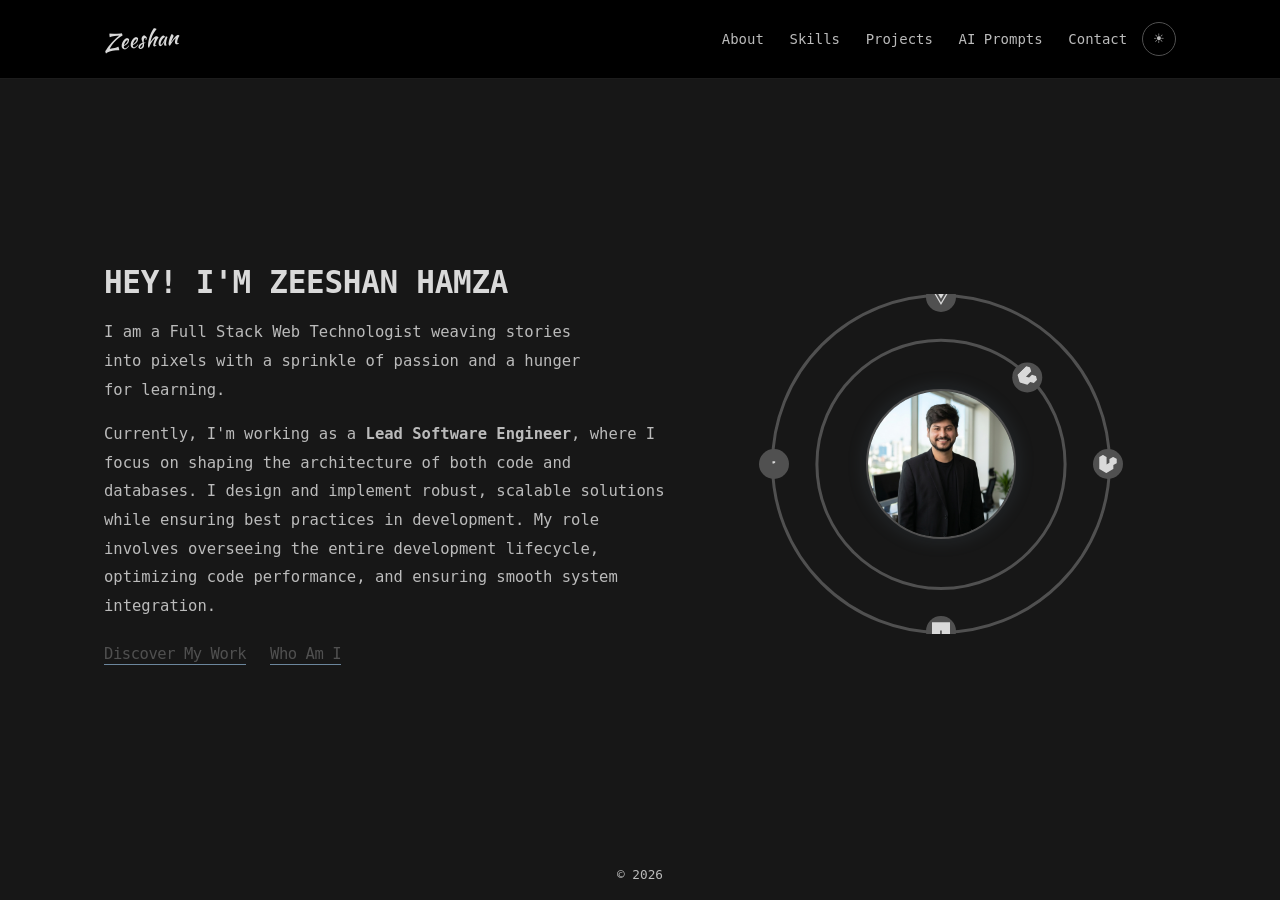
==== commit 3167e810: "update" ====
--- a/index.html
+++ b/index.html
@@ -10,21 +10,17 @@
 <body>
 <header class="site-header">
   <div class="wrap nav-row">
-    <a class="logo" href="index.html">Zeeshan</a>
-    <button class="nav-toggle" aria-label="Toggle navigation">Menu</button>
-    <ul class="nav-links">
-      <li><a href="index.html" class="active">Home</a></li>
-      <li><a href="about.html">About</a></li>
-      <li><a href="skills.html">Skills</a></li>
-      <li><a href="projects.html">Projects</a></li>
-      <li><a href="prompts.html">AI Prompts</a></li>
-      <li><a href="contact.html">Contact</a></li>
+    <a class="logo" href="index.html">Zeeshan</a>    <ul class="nav-links">      <li><a href="about.html"><svg class="nav-icon" viewBox="0 0 448 512"><path d="M224 256A128 128 0 1 0 224 0a128 128 0 1 0 0 256zm-45.7 48C79.8 304 0 383.8 0 482.3C0 498.7 13.3 512 29.7 512H418.3c16.4 0 29.7-13.3 29.7-29.7C448 383.8 368.2 304 269.7 304H178.3z"/></svg><span class="nav-label">About</span></a></li>
+      <li><a href="skills.html"><svg class="nav-icon" viewBox="0 0 384 512"><path d="M272 384c9.6-31.9 29.5-59.1 49.2-86.2l0 0c5.2-7.1 10.4-14.2 15.4-21.4c19.8-28.5 31.4-63 31.4-100.3C368 78.8 289.2 0 192 0S16 78.8 16 176c0 37.3 11.6 71.9 31.4 100.3c5 7.2 10.2 14.3 15.4 21.4l0 0c19.8 27.1 39.7 54.4 49.2 86.2H272zM192 512c44.2 0 80-35.8 80-80V416H112v16c0 44.2 35.8 80 80 80zM112 176c0 8.8-7.2 16-16 16s-16-7.2-16-16c0-61.9 50.1-112 112-112c8.8 0 16 7.2 16 16s-7.2 16-16 16c-44.2 0-80 35.8-80 80z"/></svg><span class="nav-label">Skills</span></a></li>
+      <li><a href="projects.html"><svg class="nav-icon" viewBox="0 0 512 512"><path d="M0 96C0 60.7 28.7 32 64 32H448c35.3 0 64 28.7 64 64V416c0 35.3-28.7 64-64 64H64c-35.3 0-64-28.7-64-64V96zm64 0v64h64V96H64zm384 0H192v64H448V96zM64 224v64h64V224H64zm384 0H192v64H448V224zM64 352v64h64V352H64zm384 0H192v64H448V352z"/></svg><span class="nav-label">Projects</span></a></li>
+      <li><a href="prompts.html"><svg class="nav-icon" viewBox="0 0 30 30"><path d="M5 3C3.892 3 3 3.892 3 5v20c0 1.108.892 2 2 2h20c1.108 0 2-.892 2-2V5c0-1.108-.892-2-2-2H5zm1.875 5.396L13.395 12.422v1.635L6.926 18.082 6 16.734l5.762-3.486L6 9.795l.875-1.399zM15.578 20.053H24v1.551h-8.422v-1.551z"/></svg><span class="nav-label">AI Prompts</span></a></li>
+      <li><a href="contact.html"><svg class="nav-icon" viewBox="0 0 512 512"><path d="M48 64C21.5 64 0 85.5 0 112c0 15.1 7.1 29.3 19.2 38.4L236.8 313.6c11.4 8.5 27 8.5 38.4 0L492.8 150.4c12.1-9.1 19.2-23.3 19.2-38.4c0-26.5-21.5-48-48-48H48zM0 176V384c0 35.3 28.7 64 64 64H448c35.3 0 64-28.7 64-64V176L294.4 339.2c-22.8 17.1-54 17.1-76.8 0L0 176z"/></svg><span class="nav-label">Contact</span></a></li>
       <li><button class="theme-toggle" aria-label="Switch to light mode" title="Switch to light mode">☽</button></li>
     </ul>
   </div>
 </header>
 
-<main class="wrap">
+<main class="site-main"><div class="wrap">
   <div class="hero">
     <div>
       <h1>Hey! I'm Zeeshan Hamza</h1>
@@ -45,11 +41,14 @@
         <div class="inner-circle">
           <div class="orbit-icon" style="left:50%; top:0; transform:translate(-50%,-50%)"><svg viewBox="0 0 512 512"><path d="M504.4 115.8c-.1-.4-.2-.8-.3-1.2a8 8 0 0 0-4-4.9L404.4 55.6a8 8 0 0 0-8 0L300.1 111a8 8 0 0 0-4 7v104.5l-80.2 46.2V63.4a8 8 0 0 0-4-7L115.6 1.1a8 8 0 0 0-8 0L11.3 56.5a8 8 0 0 0-4 7v329.7a8 8 0 0 0 4 7l192.5 110.8a8 8 0 0 0 8 0L404.4 400.1a8 8 0 0 0 4-7V287.9l92.2-53.1a8 8 0 0 0 4-7z"/></svg></div>
         </div>
-        <div class="center-avatar">ZH</div>
+        <div class="center-avatar">
+          <img src="assets/avatar.png" alt="Zeeshan Hamza" onerror="this.style.display='none'; this.nextElementSibling.style.display='flex';" />
+          <span class="avatar-fallback">ZH</span>
+        </div>
       </div>
     </div>
   </div>
-</main>
+</div></main>
 
 <footer class="site-footer">
   <div class="wrap">© 2026</div>
--- a/css/style.css
+++ b/css/style.css
@@ -45,6 +45,7 @@
   font-family: "Ubuntu Mono", monospace;
   font-size: .97rem;
   margin: 0;
+  height: 100%;
   overflow-x: hidden;
   padding: 0;
   scroll-behavior: smooth;
@@ -54,6 +55,8 @@
 body {
   margin: 0;
   min-height: 100vh;
+  display: flex;
+  flex-direction: column;
 }
 
 a { color: inherit; text-decoration: none; }
@@ -69,7 +72,9 @@
 /* ---------- Header ---------- */
 .site-header {
   background-color: var(--header-bg);
-  transition: background-color .3s ease;
+  border-bottom: 1px solid rgba(var(--dark-liver-rgb), .35);
+  transition: background-color .3s ease, border-color .3s ease;
+  flex-shrink: 0;
 }
 
 .nav-row {
@@ -77,7 +82,7 @@
   align-items: center;
   justify-content: space-between;
   gap: 16px;
-  padding: 14px 24px;
+  padding: 22px 24px;
 }
 
 .logo {
@@ -99,10 +104,20 @@
 
 .nav-links a {
   position: relative;
+  display: inline-flex;
+  align-items: center;
+  gap: 6px;
   padding: .35rem .7rem;
   font-size: .9rem;
   color: var(--light-gray);
   transition: color .2s ease;
+}
+
+.nav-icon {
+  width: 14px;
+  height: 14px;
+  fill: currentColor;
+  flex-shrink: 0;
 }
 
 .nav-links a:hover,
@@ -135,22 +150,30 @@
 
 .theme-toggle:hover { border-color: var(--accent); color: var(--accent); }
 
-.nav-toggle {
-  display: none;
-  background: none;
-  border: 1px solid var(--dark-liver);
-  border-radius: 8px;
-  padding: 6px 10px;
-  font-size: .85rem;
-  cursor: pointer;
-  color: var(--light-gray);
+/* Icon-only nav below xl, full text label at xl and up (matches source breakpoint) */
+.nav-label { display: none; }
+
+.nav-icon {
+  display: block;
+}
+
+@media (min-width: 1200px) {
+  .nav-label { display: inline; }
+  .nav-icon { display: none; }
 }
 
 /* ---------- Main / typography ---------- */
-main {
-  padding: 56px 0 60px;
-  min-height: 60vh;
-}
+.site-main {
+  flex: 1 0 auto;
+  display: flex;
+  flex-direction: column;
+  align-items: center;
+  justify-content: center;
+  width: 100%;
+  padding: 48px 0;
+}
+
+.site-main > .wrap { width: 100%; }
 
 .underline {
   color: var(--dark-liver);
@@ -280,12 +303,26 @@
   display: flex;
   align-items: center;
   justify-content: center;
+  overflow: hidden;
+  background: radial-gradient(circle, var(--eerie-black) 0%, var(--chinese-black) 100%);
+  border: 2px solid var(--dark-liver);
+  box-shadow: 0 0 20px rgba(var(--accent-rgb), .15), inset 0 0 20px rgba(0,0,0,.6);
+}
+
+.center-avatar img {
+  width: 100%;
+  height: 100%;
+  object-fit: cover;
+}
+
+.avatar-fallback {
+  display: none;
+  align-items: center;
+  justify-content: center;
+  width: 100%; height: 100%;
   font-family: "Kaushan Script", cursive;
   font-size: 1.6rem;
   color: var(--light-silver);
-  background: radial-gradient(circle, var(--eerie-black) 0%, var(--chinese-black) 100%);
-  border: 2px solid var(--dark-liver);
-  box-shadow: 0 0 20px rgba(var(--accent-rgb), .15), inset 0 0 20px rgba(0,0,0,.6);
 }
 
 @keyframes rotate-forward { from { transform: rotate(0); } to { transform: rotate(1turn); } }
@@ -406,7 +443,10 @@
 .tag-cloud { display: flex; flex-wrap: wrap; gap: 14px; justify-content: center; margin: 0 0 30px; }
 
 .tag {
-  padding: .75rem 1.1rem;
+  display: inline-flex;
+  align-items: center;
+  gap: 10px;
+  padding: .65rem 1.1rem;
   font-size: 1rem;
   color: var(--light-gray);
   background-color: var(--black-olive);
@@ -414,6 +454,15 @@
 }
 
 .tag:hover { color: var(--light-silver); }
+
+.tag-icon {
+  width: 22px;
+  height: 22px;
+  padding: 3px;
+  border-radius: 6px;
+  background: #fff;
+  flex-shrink: 0;
+}
 
 /* ---------- Projects ---------- */
 .projects-header { text-align: center; margin-bottom: 44px; }
@@ -613,6 +662,7 @@
   text-align: center;
   font-size: .82rem;
   color: var(--light-gray);
+  flex-shrink: 0;
 }
 
 /* ---------- Responsive ---------- */
@@ -621,20 +671,13 @@
   .animated-visual, .blackhole-wrap { margin: 0 auto; }
 }
 
+@media (max-width: 1199px) {
+  .nav-row { padding-top: 10px; padding-bottom: 10px; }
+  .nav-links a { padding: .2rem .45rem; }
+  .nav-links { gap: 2px; }
+}
+
 @media (max-width: 640px) {
-  .nav-links {
-    display: none;
-    position: absolute;
-    left: 0; right: 0; top: 100%;
-    flex-direction: column;
-    align-items: flex-start;
-    gap: 4px;
-    background: var(--header-bg);
-    border-top: 1px solid var(--dark-liver);
-    padding: 12px 24px 18px;
-  }
-  .nav-links.open { display: flex; }
-  .nav-toggle { display: inline-block; }
-  .nav-row { position: relative; }
+  .logo { font-size: 1.15rem; }
   .prompt-card-footer { flex-direction: column; }
 }
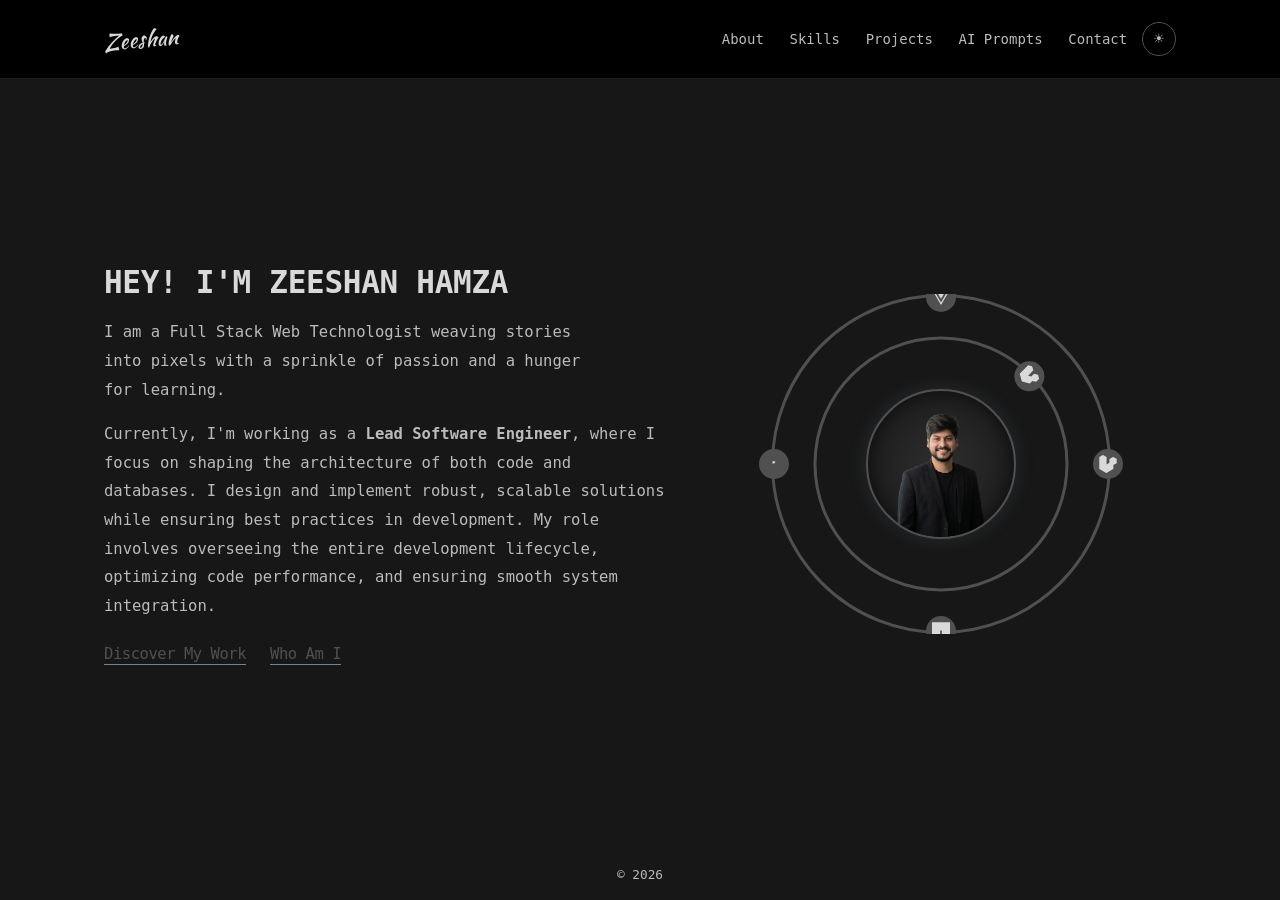
==== commit bb99f5dd: "update" ====
--- a/index.html
+++ b/index.html
@@ -33,11 +33,13 @@
     </div>
 
     <div class="circle-wrapper">
-      <div class="big-circle">
-        <div class="orbit-icon"><svg viewBox="0 0 448 512"><path d="M356.9 64.3H280l-56 88.6-48-88.6H0L224 448 448 64.3h-91.1zm-301.2 32h53.8L224 294.5 338.4 96.3h53.8L224 384.5 55.7 96.3z"/></svg></div>
-        <div class="orbit-icon"><svg viewBox="0 0 512 512"><path d="M504.4 115.8c-.1-.4-.2-.8-.3-1.2a8 8 0 0 0-4-4.9L404.4 55.6a8 8 0 0 0-8 0L300.1 111a8 8 0 0 0-4 7v104.5l-80.2 46.2V63.4a8 8 0 0 0-4-7L115.6 1.1a8 8 0 0 0-8 0L11.3 56.5a8 8 0 0 0-4 7v329.7a8 8 0 0 0 4 7l192.5 110.8a8 8 0 0 0 8 0L404.4 400.1a8 8 0 0 0 4-7V287.9l92.2-53.1a8 8 0 0 0 4-7z"/></svg></div>
-        <div class="orbit-icon"><svg viewBox="0 0 448 512"><path d="M0 32v448h448V32H0zm243.8 349.4c0 43.6-25.6 63.5-62.9 63.5-33.7 0-53.2-17.4-63.2-38.5l34.3-20.7c6.6 11.7 12.6 21.6 27.1 21.6 13.8 0 22.6-5.4 22.6-26.5V237.7h42.1v143.7z"/></svg></div>
-        <div class="orbit-icon"><svg viewBox="0 0 576 512"><path d="M333.5 201.4c0-22.1-15.6-34.3-43-34.3h-50.4v71.2h42.5c22.8 0 40.9-13.2 40.9-36.9z"/></svg></div>
+      <div class="orbit-scene">
+        <div class="big-circle">
+          <div class="orbit-icon"><svg viewBox="0 0 448 512"><path d="M356.9 64.3H280l-56 88.6-48-88.6H0L224 448 448 64.3h-91.1zm-301.2 32h53.8L224 294.5 338.4 96.3h53.8L224 384.5 55.7 96.3z"/></svg></div>
+          <div class="orbit-icon"><svg viewBox="0 0 512 512"><path d="M504.4 115.8c-.1-.4-.2-.8-.3-1.2a8 8 0 0 0-4-4.9L404.4 55.6a8 8 0 0 0-8 0L300.1 111a8 8 0 0 0-4 7v104.5l-80.2 46.2V63.4a8 8 0 0 0-4-7L115.6 1.1a8 8 0 0 0-8 0L11.3 56.5a8 8 0 0 0-4 7v329.7a8 8 0 0 0 4 7l192.5 110.8a8 8 0 0 0 8 0L404.4 400.1a8 8 0 0 0 4-7V287.9l92.2-53.1a8 8 0 0 0 4-7z"/></svg></div>
+          <div class="orbit-icon"><svg viewBox="0 0 448 512"><path d="M0 32v448h448V32H0zm243.8 349.4c0 43.6-25.6 63.5-62.9 63.5-33.7 0-53.2-17.4-63.2-38.5l34.3-20.7c6.6 11.7 12.6 21.6 27.1 21.6 13.8 0 22.6-5.4 22.6-26.5V237.7h42.1v143.7z"/></svg></div>
+          <div class="orbit-icon"><svg viewBox="0 0 576 512"><path d="M333.5 201.4c0-22.1-15.6-34.3-43-34.3h-50.4v71.2h42.5c22.8 0 40.9-13.2 40.9-36.9z"/></svg></div>
+        </div>
         <div class="inner-circle">
           <div class="orbit-icon" style="left:50%; top:0; transform:translate(-50%,-50%)"><svg viewBox="0 0 512 512"><path d="M504.4 115.8c-.1-.4-.2-.8-.3-1.2a8 8 0 0 0-4-4.9L404.4 55.6a8 8 0 0 0-8 0L300.1 111a8 8 0 0 0-4 7v104.5l-80.2 46.2V63.4a8 8 0 0 0-4-7L115.6 1.1a8 8 0 0 0-8 0L11.3 56.5a8 8 0 0 0-4 7v329.7a8 8 0 0 0 4 7l192.5 110.8a8 8 0 0 0 8 0L404.4 400.1a8 8 0 0 0 4-7V287.9l92.2-53.1a8 8 0 0 0 4-7z"/></svg></div>
         </div>
--- a/css/style.css
+++ b/css/style.css
@@ -246,15 +246,20 @@
   position: relative;
 }
 
-.big-circle {
-  animation: rotate-forward 40s linear infinite;
-  border: 3px solid var(--dark-liver);
-  border-radius: 50%;
+.orbit-scene {
+  position: relative;
   height: 100%;
   width: 100%;
   max-width: 340px;
   max-height: 340px;
-  position: relative;
+}
+
+.big-circle {
+  animation: rotate-forward 40s linear infinite;
+  border: 3px solid var(--dark-liver);
+  border-radius: 50%;
+  position: absolute;
+  inset: 0;
   display: flex;
   align-items: center;
   justify-content: center;
@@ -577,6 +582,84 @@
 /* ---------- Contact ---------- */
 .contact-grid { display: grid; grid-template-columns: 340px 1fr; gap: 40px; align-items: center; }
 
+.orb-visual { position: relative; width: 300px; height: 300px; margin: 0 auto; }
+
+.sun { display: none; }
+
+[data-theme="light"] .blackhole { display: none; }
+[data-theme="light"] .sun {
+  display: flex;
+  align-items: center;
+  justify-content: center;
+  position: absolute;
+  inset: 0;
+}
+
+.sun-glow {
+  position: absolute;
+  inset: -20px;
+  border-radius: 50%;
+  background: radial-gradient(circle, rgba(255,196,102,.55) 0%, rgba(255,196,102,.28) 40%, transparent 72%);
+  filter: blur(2px);
+  animation: pulse-sun-glow 4s ease-in-out infinite;
+}
+
+.sun-core {
+  position: relative;
+  width: 120px;
+  height: 120px;
+  border-radius: 50%;
+  z-index: 5;
+  background: radial-gradient(circle at 35% 30%, #fff6d8 0%, #ffcf5c 35%, #ffab2e 70%, #ff8a00 100%);
+  box-shadow: 0 0 40px rgba(255,170,40,.8), 0 0 80px rgba(255,170,40,.5);
+  animation: pulse-sun-core 4s ease-in-out infinite;
+}
+
+.sun-ray {
+  position: absolute;
+  left: 50%; top: 50%;
+  width: 2px;
+  border-radius: 2px;
+  background: linear-gradient(to top, transparent, rgba(255,180,60,.75));
+  transform-origin: center 150px;
+}
+
+.sun-ray-1 { height: 150px; transform: translate(-50%, -150px) rotate(0deg); animation: rotate-cw 20s linear infinite; }
+.sun-ray-2 { height: 130px; width: 1.5px; transform: translate(-50%, -150px) rotate(120deg); animation: rotate-ccw 26s linear infinite; }
+.sun-ray-3 { height: 140px; transform: translate(-50%, -150px) rotate(240deg); animation: rotate-cw 15s linear infinite; }
+
+.sun-flare {
+  position: absolute;
+  left: 50%; top: 50%;
+  width: 5px; height: 5px;
+  margin: -2.5px 0 0 -2.5px;
+  border-radius: 50%;
+  background: #ffcf5c;
+  box-shadow: 0 0 8px rgba(255,180,60,.9), 0 0 16px rgba(255,180,60,.5);
+  animation-timing-function: linear;
+  animation-iteration-count: infinite;
+}
+
+.sun-flare-1 { animation-name: orbit-flare-0; animation-duration: 9s; }
+.sun-flare-2 { animation-name: orbit-flare-90; animation-duration: 13s; }
+.sun-flare-3 { animation-name: orbit-flare-180; animation-duration: 11s; }
+.sun-flare-4 { animation-name: orbit-flare-270; animation-duration: 15s; }
+
+@keyframes pulse-sun-glow {
+  0%, 100% { opacity: .75; transform: scale(1); }
+  50% { opacity: 1; transform: scale(1.08); }
+}
+
+@keyframes pulse-sun-core {
+  0%, 100% { box-shadow: 0 0 40px rgba(255,170,40,.8), 0 0 80px rgba(255,170,40,.5); transform: scale(1); }
+  50% { box-shadow: 0 0 55px rgba(255,170,40,.95), 0 0 100px rgba(255,170,40,.65); transform: scale(1.05); }
+}
+
+@keyframes orbit-flare-0   { from { transform: rotate(0deg)   translateX(95px); } to { transform: rotate(360deg) translateX(95px); } }
+@keyframes orbit-flare-90  { from { transform: rotate(90deg)  translateX(95px); } to { transform: rotate(450deg) translateX(95px); } }
+@keyframes orbit-flare-180 { from { transform: rotate(180deg) translateX(95px); } to { transform: rotate(540deg) translateX(95px); } }
+@keyframes orbit-flare-270 { from { transform: rotate(270deg) translateX(95px); } to { transform: rotate(630deg) translateX(95px); } }
+
 .blackhole {
   align-items: center;
   background: radial-gradient(circle at center, rgba(var(--chinese-black-rgb),.8) 0%, var(--chinese-black) 100%);
